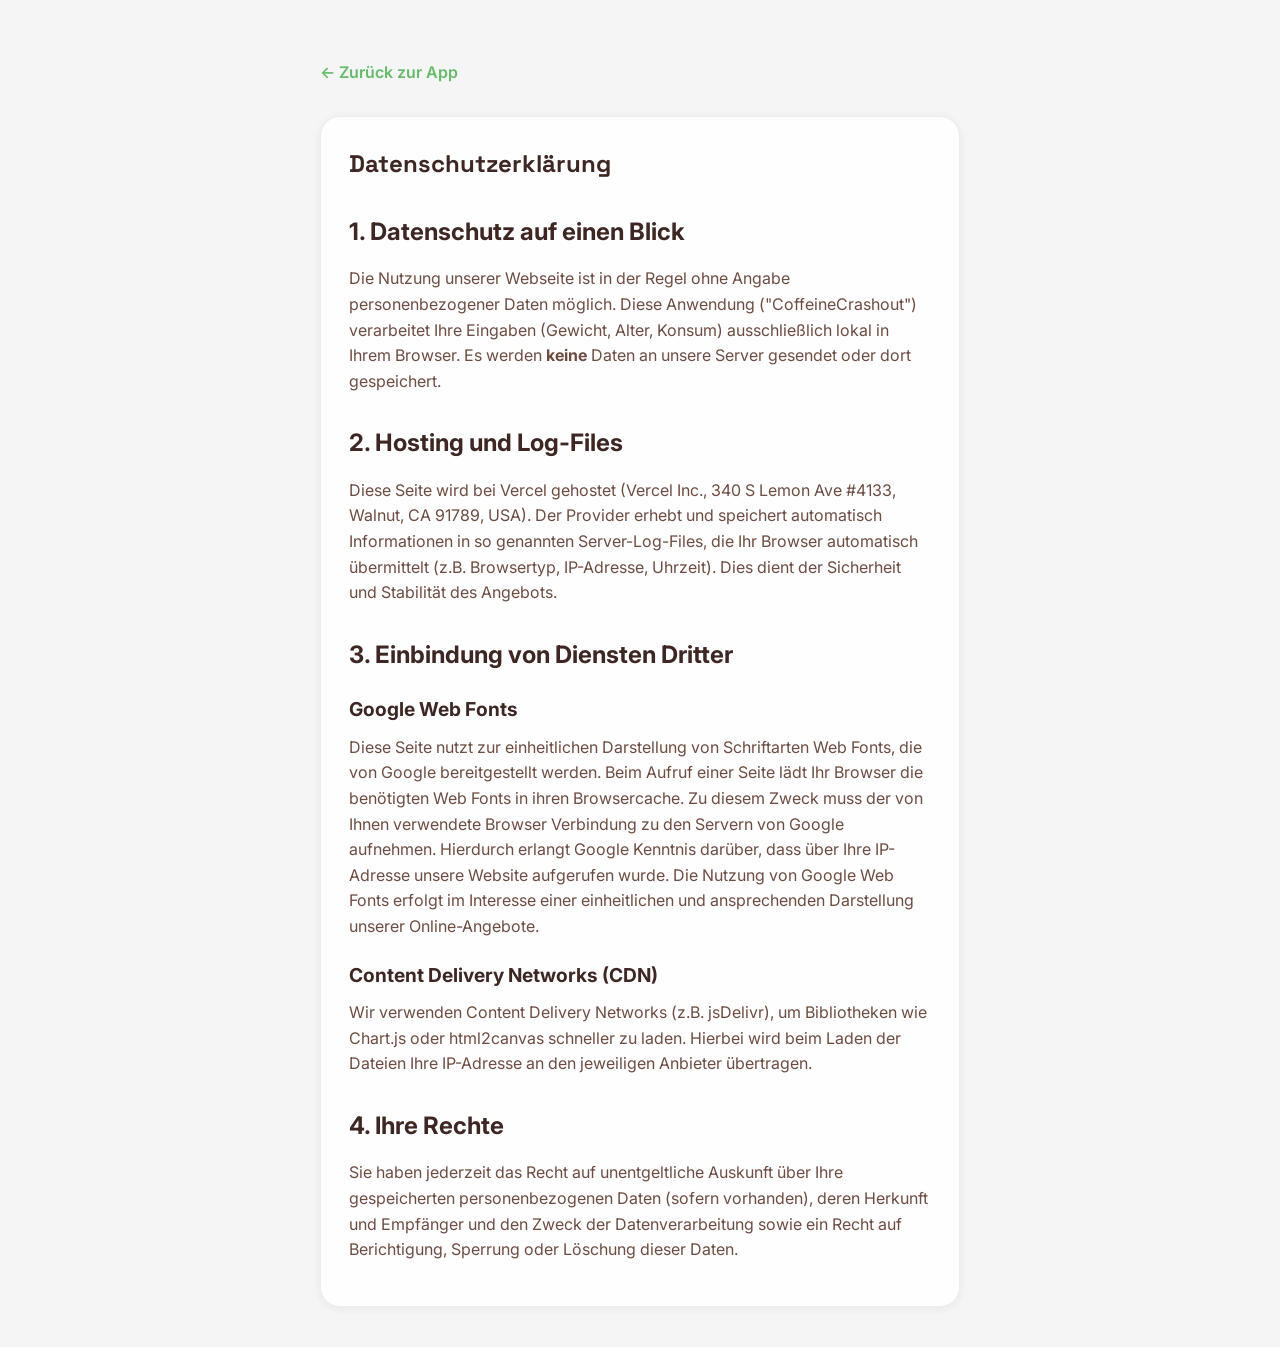
==== datenschutz.html @ aeebbaa6 "feat: add legal pages (Impressum, Datenschutz) and footer credits" ====
<!DOCTYPE html>
<html lang="de">

<head>
    <meta charset="UTF-8">
    <meta name="viewport" content="width=device-width, initial-scale=1.0">
    <title>Datenschutzerklärung – CoffeineCrashout</title>
    <meta name="theme-color" content="#F5F5F5">
    <link rel="stylesheet" href="css/style.css">
    <link rel="preconnect" href="https://fonts.googleapis.com">
    <link rel="preconnect" href="https://fonts.gstatic.com" crossorigin>
    <link
        href="https://fonts.googleapis.com/css2?family=Inter:wght@300;400;500;600;700&family=Space+Grotesk:wght@400;500;600;700&display=swap"
        rel="stylesheet">
    <style>
        .legal-content h2 {
            margin-top: 30px;
            margin-bottom: 15px;
            font-size: 1.5rem;
        }

        .legal-content h3 {
            margin-top: 20px;
            margin-bottom: 10px;
            font-size: 1.2rem;
        }

        .legal-content p,
        .legal-content li {
            margin-bottom: 15px;
            color: var(--text-secondary);
            line-height: 1.6;
        }

        .back-link {
            display: inline-block;
            margin-bottom: 30px;
            color: var(--sage-dark);
            text-decoration: none;
            font-weight: 600;
        }

        .back-link:hover {
            text-decoration: underline;
        }

        ul {
            padding-left: 20px;
            margin-bottom: 15px;
        }
    </style>
</head>

<body>
    <div class="container" style="padding-top: 60px;">
        <a href="index.html" class="back-link">← Zurück zur App</a>

        <div class="glass-card legal-content">
            <h1 class="section-title">Datenschutzerklärung</h1>

            <h2>1. Datenschutz auf einen Blick</h2>
            <p>Die Nutzung unserer Webseite ist in der Regel ohne Angabe personenbezogener Daten möglich. Diese
                Anwendung ("CoffeineCrashout") verarbeitet Ihre Eingaben (Gewicht, Alter, Konsum) ausschließlich lokal
                in Ihrem Browser. Es werden <strong>keine</strong> Daten an unsere Server gesendet oder dort
                gespeichert.</p>

            <h2>2. Hosting und Log-Files</h2>
            <p>Diese Seite wird bei Vercel gehostet (Vercel Inc., 340 S Lemon Ave #4133, Walnut, CA 91789, USA). Der
                Provider erhebt und speichert automatisch Informationen in so genannten Server-Log-Files, die Ihr
                Browser automatisch übermittelt (z.B. Browsertyp, IP-Adresse, Uhrzeit). Dies dient der Sicherheit und
                Stabilität des Angebots.</p>

            <h2>3. Einbindung von Diensten Dritter</h2>

            <h3>Google Web Fonts</h3>
            <p>Diese Seite nutzt zur einheitlichen Darstellung von Schriftarten Web Fonts, die von Google bereitgestellt
                werden. Beim Aufruf einer Seite lädt Ihr Browser die benötigten Web Fonts in ihren Browsercache. Zu
                diesem Zweck muss der von Ihnen verwendete Browser Verbindung zu den Servern von Google aufnehmen.
                Hierdurch erlangt Google Kenntnis darüber, dass über Ihre IP-Adresse unsere Website aufgerufen wurde.
                Die Nutzung von Google Web Fonts erfolgt im Interesse einer einheitlichen und ansprechenden Darstellung
                unserer Online-Angebote.</p>

            <h3>Content Delivery Networks (CDN)</h3>
            <p>Wir verwenden Content Delivery Networks (z.B. jsDelivr), um Bibliotheken wie Chart.js oder html2canvas
                schneller zu laden. Hierbei wird beim Laden der Dateien Ihre IP-Adresse an den jeweiligen Anbieter
                übertragen.</p>

            <h2>4. Ihre Rechte</h2>
            <p>Sie haben jederzeit das Recht auf unentgeltliche Auskunft über Ihre gespeicherten personenbezogenen Daten
                (sofern vorhanden), deren Herkunft und Empfänger und den Zweck der Datenverarbeitung sowie ein Recht auf
                Berichtigung, Sperrung oder Löschung dieser Daten.</p>
        </div>
    </div>
</body>

</html>
---- css/style.css ----
/* ===========================
   CoffeineCrashout – Styles
   Natural • Earthy • Light Theme
   =========================== */

@import url('https://fonts.googleapis.com/css2?family=Inter:wght@300;400;500;600;700;800;900&family=Space+Grotesk:wght@400;500;600;700&display=swap');

:root {
    /* ── Brand Colors ── */
    --sage: #81C784;
    --sage-dark: #66BB6A;
    --sage-light: #C8E6C9;
    --terracotta: #A1887F;
    --terracotta-light: #D7CCC8;
    --terracotta-dark: #8D6E63;
    --gold: #FFD54F;
    --gold-dark: #FFC107;
    --gold-light: #FFF8E1;

    /* ── Semantic Colors ── */
    --bg-primary: #F5F5F5;
    --bg-secondary: #FFFFFF;
    --bg-card: rgba(255, 255, 255, 0.85);
    --bg-card-hover: rgba(255, 255, 255, 0.95);
    --glass-border: rgba(161, 136, 127, 0.15);
    --text-primary: #3E2723;
    --text-secondary: #6D4C41;
    --text-muted: #A1887F;

    /* ── Risk Colors ── */
    --green: #66BB6A;
    --yellow: #FFC107;
    --orange: #FF8A65;
    --red: #E53935;

    /* ── Accent ── */
    --accent: #81C784;
    --accent-glow: rgba(129, 199, 132, 0.3);

    /* ── Layout ── */
    --radius-sm: 8px;
    --radius-md: 12px;
    --radius-lg: 20px;
    --radius-xl: 28px;
    --transition: all 0.3s cubic-bezier(0.16, 1, 0.3, 1);

    /* ── Shadows ── */
    --shadow-sm: 0 2px 8px rgba(62, 39, 35, 0.06);
    --shadow-md: 0 4px 20px rgba(62, 39, 35, 0.08);
    --shadow-lg: 0 8px 40px rgba(62, 39, 35, 0.1);
}

* {
    margin: 0;
    padding: 0;
    box-sizing: border-box;
}

html {
    scroll-behavior: smooth;
}

body {
    font-family: 'Inter', -apple-system, BlinkMacSystemFont, sans-serif;
    background: var(--bg-primary);
    color: var(--text-primary);
    min-height: 100vh;
    overflow-x: hidden;
    line-height: 1.6;
}

/* ===========================
   Particle Canvas
   =========================== */
#particleCanvas {
    position: fixed;
    top: 0;
    left: 0;
    width: 100%;
    height: 100%;
    z-index: 0;
    pointer-events: none;
}

/* ===========================
   Container
   =========================== */
.container {
    max-width: 680px;
    margin: 0 auto;
    padding: 20px;
    position: relative;
    z-index: 1;
}

/* ===========================
   Utility
   =========================== */
.hidden {
    display: none !important;
}

.fade-in {
    animation: fadeIn 0.6s cubic-bezier(0.16, 1, 0.3, 1) forwards;
}

@keyframes fadeIn {
    from {
        opacity: 0;
        transform: translateY(20px);
    }

    to {
        opacity: 1;
        transform: translateY(0);
    }
}

.shake {
    animation: shake 0.5s cubic-bezier(.36, .07, .19, .97) both;
    border-color: var(--red) !important;
}

@keyframes shake {

    10%,
    90% {
        transform: translate3d(-1px, 0, 0);
    }

    20%,
    80% {
        transform: translate3d(2px, 0, 0);
    }

    30%,
    50%,
    70% {
        transform: translate3d(-4px, 0, 0);
    }

    40%,
    60% {
        transform: translate3d(4px, 0, 0);
    }
}

/* ===========================
   Landing Section
   =========================== */
.landing {
    display: flex;
    flex-direction: column;
    align-items: center;
    justify-content: center;
    min-height: 100vh;
    text-align: center;
    padding: 40px 20px;
}

.landing-logo {
    font-size: 4.5rem;
    margin-bottom: 20px;
    animation: float 3s ease-in-out infinite;
    filter: drop-shadow(0 4px 12px rgba(129, 199, 132, 0.3));
}

@keyframes float {

    0%,
    100% {
        transform: translateY(0);
    }

    50% {
        transform: translateY(-10px);
    }
}

.landing h1 {
    font-family: 'Space Grotesk', sans-serif;
    font-size: clamp(2.2rem, 6vw, 3.5rem);
    font-weight: 800;
    line-height: 1.1;
    margin-bottom: 16px;
    background: linear-gradient(135deg, var(--terracotta-dark) 0%, var(--sage-dark) 50%, var(--gold-dark) 100%);
    -webkit-background-clip: text;
    -webkit-text-fill-color: transparent;
    background-clip: text;
}

.landing .subtitle {
    font-size: clamp(1rem, 3vw, 1.3rem);
    color: var(--text-secondary);
    margin-bottom: 40px;
    max-width: 480px;
}

.btn-cta {
    display: inline-flex;
    align-items: center;
    gap: 8px;
    padding: 16px 40px;
    font-size: 1.15rem;
    font-weight: 700;
    font-family: inherit;
    color: #FFFFFF;
    background: linear-gradient(135deg, var(--sage), var(--sage-dark));
    border: none;
    border-radius: 60px;
    cursor: pointer;
    transition: var(--transition);
    box-shadow: 0 4px 20px rgba(129, 199, 132, 0.35);
}

.btn-cta:hover {
    transform: translateY(-3px) scale(1.02);
    box-shadow: 0 8px 35px rgba(129, 199, 132, 0.5);
}

/* ===========================
   Glass Card
   =========================== */
.glass-card {
    background: var(--bg-card);
    backdrop-filter: blur(20px);
    -webkit-backdrop-filter: blur(20px);
    border: 1px solid var(--glass-border);
    border-radius: var(--radius-lg);
    padding: 28px;
    margin-bottom: 20px;
    box-shadow: var(--shadow-sm);
}

/* ===========================
   Section Headers
   =========================== */
.section-title {
    font-family: 'Space Grotesk', sans-serif;
    font-size: 1.5rem;
    font-weight: 700;
    margin-bottom: 24px;
    display: flex;
    align-items: center;
    gap: 10px;
    color: var(--text-primary);
}

/* ===========================
   Form Controls
   =========================== */
.form-group {
    margin-bottom: 20px;
}

.form-label {
    display: block;
    font-size: 0.85rem;
    font-weight: 600;
    color: var(--text-secondary);
    margin-bottom: 8px;
    text-transform: uppercase;
    letter-spacing: 0.5px;
}

.form-input {
    width: 100%;
    padding: 14px 18px;
    background: var(--bg-primary);
    border: 1.5px solid var(--terracotta-light);
    border-radius: var(--radius-md);
    color: var(--text-primary);
    font-family: inherit;
    font-size: 1rem;
    transition: var(--transition);
    outline: none;
}

.form-input:focus {
    border-color: var(--sage);
    box-shadow: 0 0 0 3px var(--accent-glow);
    background: #FFFFFF;
}

.form-input::placeholder {
    color: var(--text-muted);
}

/* Gender Radio Buttons */
.gender-group {
    display: flex;
    gap: 8px;
}

.gender-option {
    flex: 1;
}

.gender-option input[type="radio"] {
    display: none;
}

.gender-option label {
    display: block;
    text-align: center;
    padding: 12px 8px;
    background: var(--bg-primary);
    border: 1.5px solid var(--terracotta-light);
    border-radius: var(--radius-md);
    cursor: pointer;
    font-size: 0.9rem;
    font-weight: 500;
    color: var(--text-secondary);
    transition: var(--transition);
}

.gender-option input:checked+label {
    background: var(--sage-light);
    border-color: var(--sage);
    color: var(--text-primary);
    box-shadow: 0 2px 12px rgba(129, 199, 132, 0.2);
}

.gender-option label:hover {
    background: var(--terracotta-light);
}

/* ===========================
   Drink Selector
   =========================== */
.drink-divider {
    display: flex;
    align-items: center;
    gap: 12px;
    margin: 24px 0;
    color: var(--text-muted);
    font-size: 0.85rem;
}

.drink-divider::before,
.drink-divider::after {
    content: '';
    flex: 1;
    height: 1px;
    background: var(--terracotta-light);
}

.drink-grid {
    display: grid;
    grid-template-columns: repeat(3, 1fr);
    gap: 10px;
}

.drink-card {
    background: var(--bg-primary);
    border: 1.5px solid var(--terracotta-light);
    border-radius: var(--radius-md);
    padding: 12px 8px;
    text-align: center;
    transition: var(--transition);
    cursor: default;
}

.drink-card.active {
    border-color: var(--sage);
    background: var(--sage-light);
    box-shadow: 0 2px 12px rgba(129, 199, 132, 0.15);
}

.drink-emoji {
    font-size: 1.8rem;
    margin-bottom: 4px;
}

.drink-name {
    font-size: 0.7rem;
    font-weight: 500;
    color: var(--text-secondary);
    margin-bottom: 2px;
    white-space: nowrap;
    overflow: hidden;
    text-overflow: ellipsis;
}

.drink-mg {
    font-size: 0.65rem;
    color: var(--text-muted);
    margin-bottom: 8px;
}

.drink-counter {
    display: flex;
    align-items: center;
    justify-content: center;
    gap: 8px;
}

.drink-btn {
    width: 28px;
    height: 28px;
    border-radius: 50%;
    border: 1.5px solid var(--terracotta-light);
    background: #FFFFFF;
    color: var(--text-primary);
    font-size: 1rem;
    cursor: pointer;
    transition: var(--transition);
    display: flex;
    align-items: center;
    justify-content: center;
    line-height: 1;
    padding: 0;
    font-family: inherit;
}

.drink-btn:hover {
    background: var(--terracotta-light);
    transform: scale(1.1);
}

.drink-btn.plus:hover {
    border-color: var(--sage);
    color: var(--sage-dark);
    background: var(--sage-light);
}

.drink-btn.minus:hover {
    border-color: var(--red);
    color: var(--red);
}

.drink-count {
    font-size: 1rem;
    font-weight: 700;
    min-width: 20px;
    text-align: center;
    color: var(--text-primary);
}

/* ===========================
   Calculate Button
   =========================== */
.btn-calculate {
    width: 100%;
    padding: 16px;
    margin-top: 12px;
    font-size: 1.1rem;
    font-weight: 700;
    font-family: inherit;
    color: #FFFFFF;
    background: linear-gradient(135deg, var(--sage), var(--sage-dark));
    border: none;
    border-radius: var(--radius-lg);
    cursor: pointer;
    transition: var(--transition);
    box-shadow: 0 4px 20px rgba(129, 199, 132, 0.3);
}

.btn-calculate:hover {
    transform: translateY(-2px);
    box-shadow: 0 8px 30px rgba(129, 199, 132, 0.45);
}

.btn-calculate:active {
    transform: translateY(0);
}

/* ===========================
   Result Section
   =========================== */
.result-section {
    padding-top: 40px;
    padding-bottom: 60px;
}

.result-header {
    text-align: center;
    margin-bottom: 32px;
}

.result-header h2 {
    font-family: 'Space Grotesk', sans-serif;
    font-size: clamp(1.8rem, 5vw, 2.4rem);
    font-weight: 800;
    margin-bottom: 8px;
    color: var(--text-primary);
}

/* Badge */
.badge {
    display: inline-block;
    padding: 8px 20px;
    border-radius: 60px;
    font-size: 1.1rem;
    font-weight: 700;
    margin-bottom: 20px;
    animation: badgePop 0.5s cubic-bezier(0.16, 1, 0.3, 1) 0.3s both;
}

@keyframes badgePop {
    from {
        transform: scale(0);
        opacity: 0;
    }

    to {
        transform: scale(1);
        opacity: 1;
    }
}

.badge-low {
    background: var(--sage-light);
    color: #2E7D32;
    border: 1px solid var(--sage);
}

.badge-moderate {
    background: var(--gold-light);
    color: #F57F17;
    border: 1px solid var(--gold);
}

.badge-high {
    background: #FFF3E0;
    color: #E64A19;
    border: 1px solid var(--orange);
}

.badge-extreme {
    background: #FFEBEE;
    color: var(--red);
    border: 1px solid var(--red);
    animation: badgePop 0.5s cubic-bezier(0.16, 1, 0.3, 1) 0.3s both,
        dangerPulse 1.5s ease-in-out infinite 0.8s;
}

@keyframes dangerPulse {

    0%,
    100% {
        box-shadow: 0 0 8px rgba(229, 57, 53, 0.15);
    }

    50% {
        box-shadow: 0 0 20px rgba(229, 57, 53, 0.3);
    }
}

/* Risk Gauge */
.gauge-container {
    margin: 20px 0 24px;
}

.gauge-track {
    width: 100%;
    height: 12px;
    background: var(--terracotta-light);
    border-radius: 20px;
    overflow: hidden;
    position: relative;
}

.gauge-fill {
    height: 100%;
    width: 0;
    border-radius: 20px;
    transition: width 1.2s cubic-bezier(0.16, 1, 0.3, 1);
    background: var(--gauge-color, var(--sage));
    box-shadow: 0 0 10px var(--gauge-color, var(--sage));
}

.gauge-labels {
    display: flex;
    justify-content: space-between;
    margin-top: 8px;
}

.gauge-label {
    font-size: 0.7rem;
    color: var(--text-muted);
    font-weight: 500;
}

/* Risk description */
.risk-label {
    font-family: 'Space Grotesk', sans-serif;
    font-size: 1.5rem;
    font-weight: 700;
    margin-bottom: 4px;
    color: var(--text-primary);
}

.risk-desc {
    font-size: 1rem;
    color: var(--text-secondary);
}

/* Stats Grid */
.stats-grid {
    display: grid;
    grid-template-columns: repeat(2, 1fr);
    gap: 12px;
    margin: 20px 0;
}

.stat-card {
    background: var(--bg-card);
    border: 1px solid var(--glass-border);
    border-radius: var(--radius-md);
    padding: 16px;
    text-align: center;
    box-shadow: var(--shadow-sm);
}

.stat-value {
    font-family: 'Space Grotesk', sans-serif;
    font-size: 1.5rem;
    font-weight: 700;
    color: var(--sage-dark);
}

.stat-label {
    font-size: 0.75rem;
    color: var(--text-muted);
    margin-top: 4px;
    text-transform: uppercase;
    letter-spacing: 0.5px;
}

/* Comparison */
.comparison-text {
    text-align: center;
    font-size: 1rem;
    color: var(--text-secondary);
    padding: 16px;
    background: var(--gold-light);
    border-radius: var(--radius-md);
    border-left: 3px solid var(--gold-dark);
}

/* ===========================
   Effects
   =========================== */
.effects-section {
    margin-top: 8px;
}

.effects-title {
    font-size: 0.85rem;
    font-weight: 600;
    color: var(--text-secondary);
    text-transform: uppercase;
    letter-spacing: 0.5px;
    margin-bottom: 10px;
}

.effects-grid {
    display: flex;
    flex-wrap: wrap;
    gap: 8px;
}

.effect-tag {
    padding: 6px 14px;
    border-radius: 20px;
    font-size: 0.8rem;
    font-weight: 500;
}

.effect-short {
    background: var(--gold-light);
    border: 1px solid rgba(255, 193, 7, 0.3);
    color: #F57F17;
}

.effect-long {
    background: #FFEBEE;
    border: 1px solid rgba(229, 57, 53, 0.2);
    color: var(--red);
}

.effect-none {
    background: var(--sage-light);
    border: 1px solid rgba(102, 187, 106, 0.3);
    color: #2E7D32;
}

/* ===========================
   Timeline Chart
   =========================== */
.chart-container {
    height: 250px;
    margin: 16px 0;
}

/* ===========================
   Fun Facts
   =========================== */
.fun-fact {
    display: flex;
    align-items: flex-start;
    gap: 12px;
    padding: 16px;
    background: var(--gold-light);
    border: 1px solid rgba(255, 213, 79, 0.3);
    border-radius: var(--radius-md);
    color: var(--text-secondary);
    font-size: 0.9rem;
    line-height: 1.5;
}

.fun-fact-icon {
    font-size: 1.4rem;
    flex-shrink: 0;
}

/* ===========================
   Coffein Wrapped
   =========================== */
.wrapped-section {
    text-align: center;
}

.wrapped-desc {
    font-size: 0.95rem;
    color: var(--text-secondary);
    margin-bottom: 20px;
    line-height: 1.5;
}

.btn-wrapped {
    width: 100%;
    padding: 18px 24px;
    font-size: 1.15rem;
    font-weight: 700;
    font-family: inherit;
    color: #FFFFFF;
    background: linear-gradient(135deg, var(--sage), var(--gold-dark), var(--terracotta));
    background-size: 200% 200%;
    animation: gradientShift 4s ease-in-out infinite;
    border: none;
    border-radius: var(--radius-lg);
    cursor: pointer;
    transition: var(--transition);
    box-shadow: 0 4px 24px rgba(129, 199, 132, 0.3);
}

@keyframes gradientShift {

    0%,
    100% {
        background-position: 0% 50%;
    }

    50% {
        background-position: 100% 50%;
    }
}

.btn-wrapped:hover {
    transform: translateY(-3px) scale(1.02);
    box-shadow: 0 8px 35px rgba(129, 199, 132, 0.5);
}

.btn-wrapped:active {
    transform: translateY(0) scale(0.98);
}

.wrapped-hint {
    font-size: 0.75rem;
    color: var(--text-muted);
    margin-top: 12px;
    letter-spacing: 0.3px;
}

/* ===========================
   New Analysis Button
   =========================== */
.btn-new {
    width: 100%;
    padding: 14px;
    margin-top: 8px;
    font-size: 1rem;
    font-weight: 600;
    font-family: inherit;
    color: var(--text-secondary);
    background: var(--bg-card);
    border: 1.5px solid var(--terracotta-light);
    border-radius: var(--radius-lg);
    cursor: pointer;
    transition: var(--transition);
}

.btn-new:hover {
    background: #FFFFFF;
    color: var(--text-primary);
    box-shadow: var(--shadow-sm);
}

/* ===========================
   Footer
   =========================== */
.footer {
    text-align: center;
    padding: 40px 20px;
    color: var(--text-muted);
    font-size: 0.8rem;
}

.footer-links {
    margin: 12px 0;
    font-size: 0.85rem;
}

.footer-links a {
    color: var(--text-secondary);
    text-decoration: none;
    transition: var(--transition);
    border-bottom: 1px dotted transparent;
}

.footer-links a:hover {
    color: var(--sage-dark);
    border-bottom-color: var(--sage-dark);
}

.separator {
    margin: 0 8px;
    color: var(--terracotta-light);
    opacity: 0.7;
}

.footer .made-with {
    margin-top: 16px;
    font-size: 0.8rem;
    line-height: 1.6;
}

.footer .made-with a {
    color: var(--text-primary);
    text-decoration: none;
    font-weight: 600;
    border-bottom: 1px solid var(--gold);
    transition: var(--transition);
}

.footer .made-with a:hover {
    background: var(--gold-light);
    color: var(--text-primary);
    border-bottom-color: transparent;
}

/* ===========================
   Responsive
   =========================== */
@media (max-width: 600px) {
    .container {
        padding: 12px;
    }

    .glass-card {
        padding: 20px 16px;
    }

    .drink-grid {
        grid-template-columns: repeat(3, 1fr);
        gap: 8px;
    }

    .stats-grid {
        grid-template-columns: repeat(2, 1fr);
    }

    .share-grid {
        grid-template-columns: 1fr 1fr;
    }

    .landing h1 {
        font-size: 2rem;
    }
}

@media (min-width: 601px) {
    .drink-grid {
        grid-template-columns: repeat(3, 1fr);
    }
}
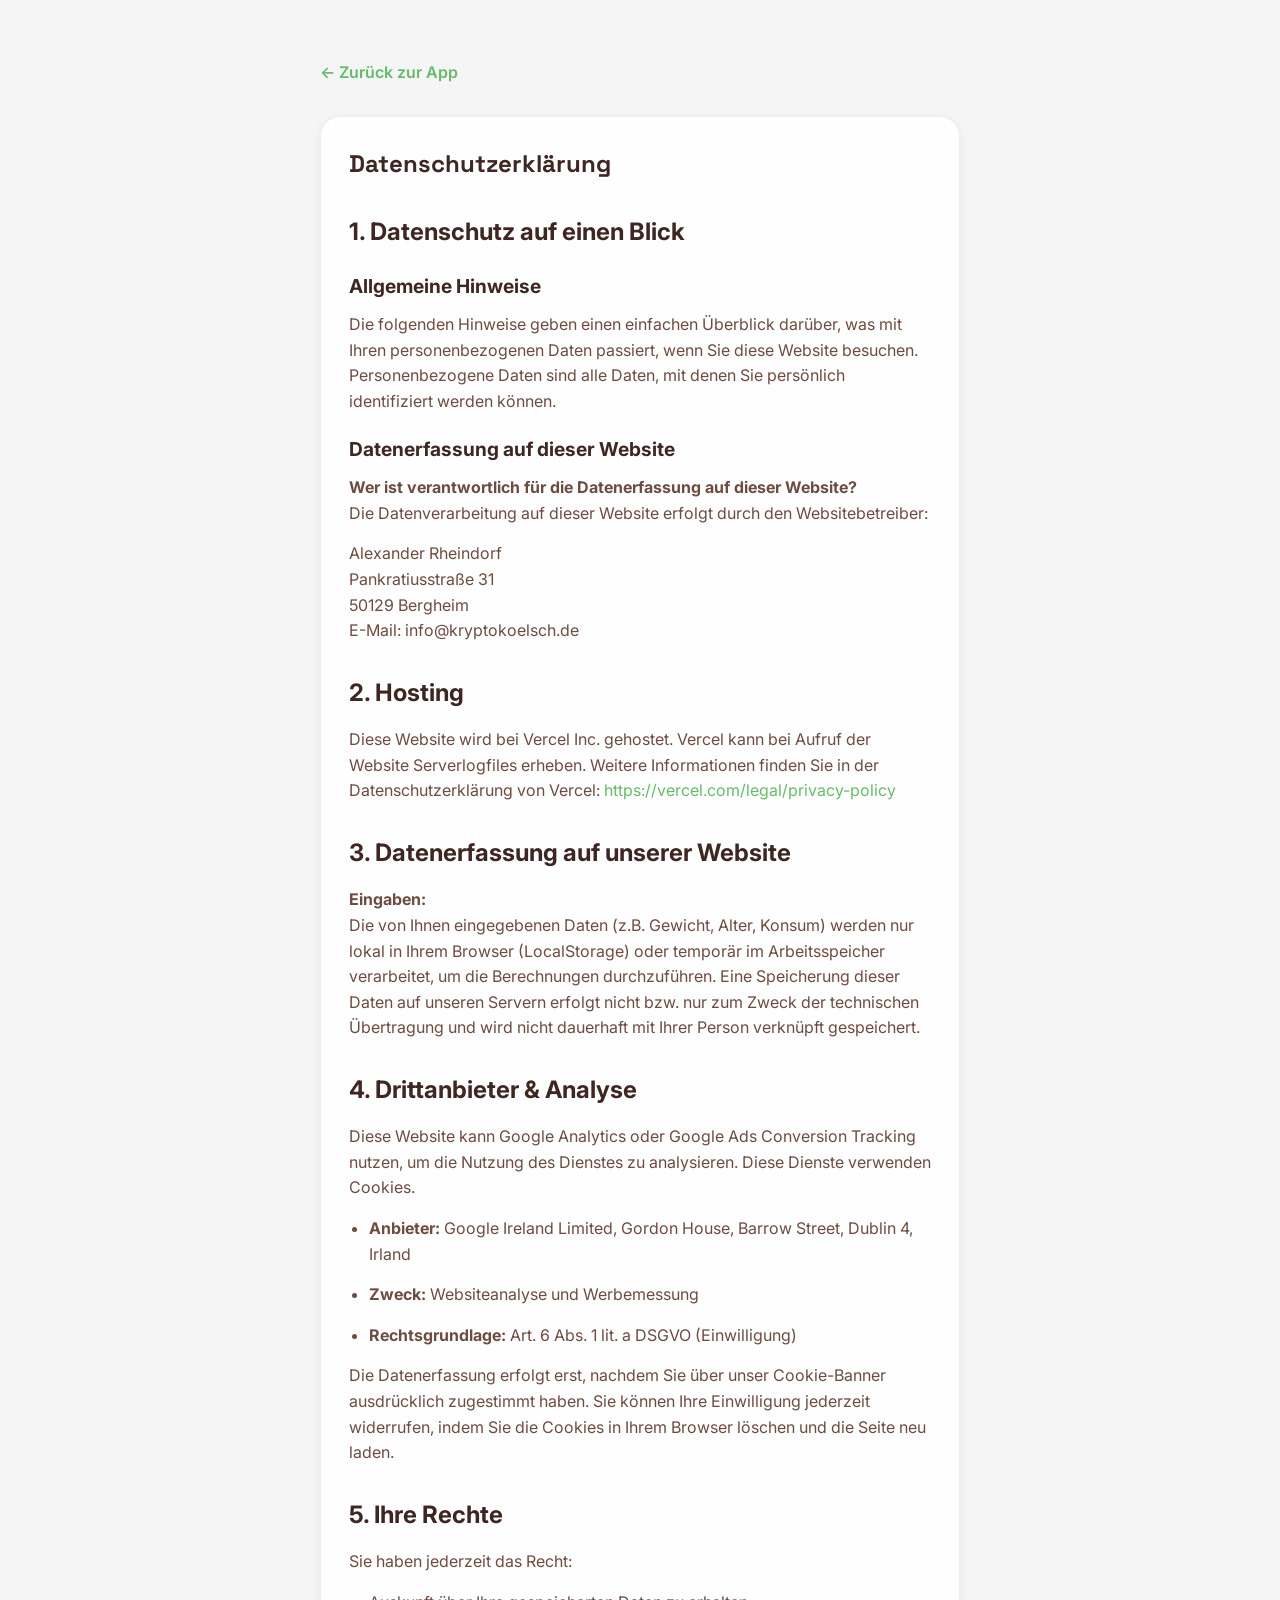
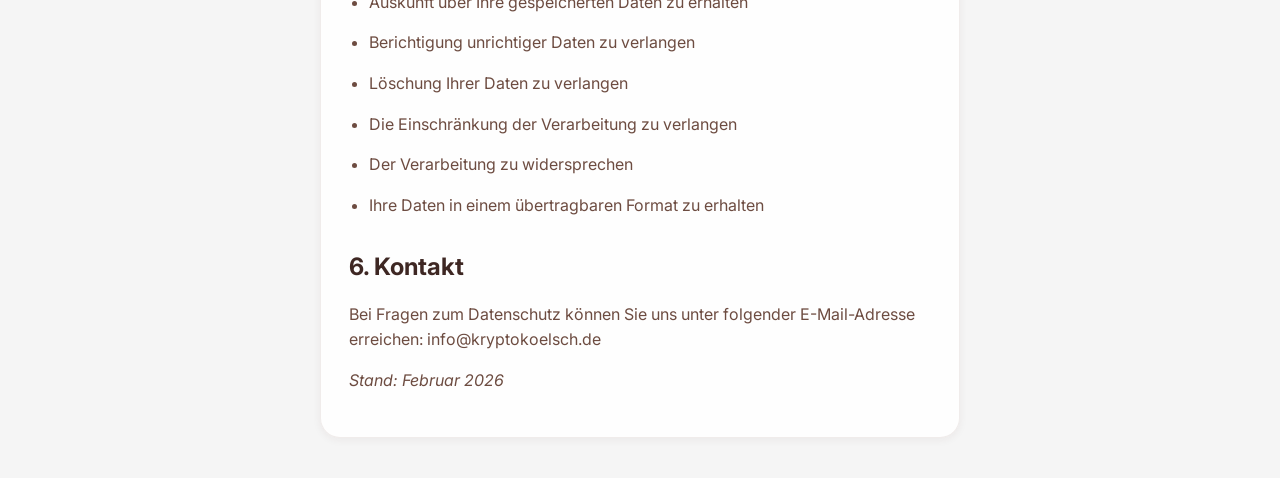
==== commit 75cefbe7: "feat: align legal pages with Grussgenerator standard" ====
--- a/datenschutz.html
+++ b/datenschutz.html
@@ -17,12 +17,14 @@
             margin-top: 30px;
             margin-bottom: 15px;
             font-size: 1.5rem;
+            color: var(--text-primary);
         }
 
         .legal-content h3 {
             margin-top: 20px;
             margin-bottom: 10px;
             font-size: 1.2rem;
+            color: var(--text-primary);
         }
 
         .legal-content p,
@@ -30,6 +32,15 @@
             margin-bottom: 15px;
             color: var(--text-secondary);
             line-height: 1.6;
+        }
+
+        .legal-content a {
+            color: var(--sage-dark);
+            text-decoration: none;
+        }
+
+        .legal-content a:hover {
+            text-decoration: underline;
         }
 
         .back-link {
@@ -59,36 +70,62 @@
             <h1 class="section-title">Datenschutzerklärung</h1>
 
             <h2>1. Datenschutz auf einen Blick</h2>
-            <p>Die Nutzung unserer Webseite ist in der Regel ohne Angabe personenbezogener Daten möglich. Diese
-                Anwendung ("CoffeineCrashout") verarbeitet Ihre Eingaben (Gewicht, Alter, Konsum) ausschließlich lokal
-                in Ihrem Browser. Es werden <strong>keine</strong> Daten an unsere Server gesendet oder dort
-                gespeichert.</p>
 
-            <h2>2. Hosting und Log-Files</h2>
-            <p>Diese Seite wird bei Vercel gehostet (Vercel Inc., 340 S Lemon Ave #4133, Walnut, CA 91789, USA). Der
-                Provider erhebt und speichert automatisch Informationen in so genannten Server-Log-Files, die Ihr
-                Browser automatisch übermittelt (z.B. Browsertyp, IP-Adresse, Uhrzeit). Dies dient der Sicherheit und
-                Stabilität des Angebots.</p>
+            <h3>Allgemeine Hinweise</h3>
+            <p>Die folgenden Hinweise geben einen einfachen Überblick darüber, was mit Ihren personenbezogenen Daten
+                passiert, wenn Sie diese Website besuchen. Personenbezogene Daten sind alle Daten, mit denen Sie
+                persönlich identifiziert werden können.</p>
 
-            <h2>3. Einbindung von Diensten Dritter</h2>
+            <h3>Datenerfassung auf dieser Website</h3>
+            <p><strong>Wer ist verantwortlich für die Datenerfassung auf dieser Website?</strong><br>
+                Die Datenverarbeitung auf dieser Website erfolgt durch den Websitebetreiber:</p>
+            <p>Alexander Rheindorf<br>
+                Pankratiusstraße 31<br>
+                50129 Bergheim<br>
+                E-Mail: info@kryptokoelsch.de</p>
 
-            <h3>Google Web Fonts</h3>
-            <p>Diese Seite nutzt zur einheitlichen Darstellung von Schriftarten Web Fonts, die von Google bereitgestellt
-                werden. Beim Aufruf einer Seite lädt Ihr Browser die benötigten Web Fonts in ihren Browsercache. Zu
-                diesem Zweck muss der von Ihnen verwendete Browser Verbindung zu den Servern von Google aufnehmen.
-                Hierdurch erlangt Google Kenntnis darüber, dass über Ihre IP-Adresse unsere Website aufgerufen wurde.
-                Die Nutzung von Google Web Fonts erfolgt im Interesse einer einheitlichen und ansprechenden Darstellung
-                unserer Online-Angebote.</p>
+            <h2>2. Hosting</h2>
+            <p>Diese Website wird bei Vercel Inc. gehostet. Vercel kann bei Aufruf der Website Serverlogfiles erheben.
+                Weitere Informationen finden Sie in der Datenschutzerklärung von Vercel: <a
+                    href="https://vercel.com/legal/privacy-policy"
+                    target="_blank">https://vercel.com/legal/privacy-policy</a></p>
 
-            <h3>Content Delivery Networks (CDN)</h3>
-            <p>Wir verwenden Content Delivery Networks (z.B. jsDelivr), um Bibliotheken wie Chart.js oder html2canvas
-                schneller zu laden. Hierbei wird beim Laden der Dateien Ihre IP-Adresse an den jeweiligen Anbieter
-                übertragen.</p>
+            <h2>3. Datenerfassung auf unserer Website</h2>
+            <p><strong>Eingaben:</strong><br>
+                Die von Ihnen eingegebenen Daten (z.B. Gewicht, Alter, Konsum) werden nur lokal in Ihrem Browser
+                (LocalStorage) oder temporär im Arbeitsspeicher verarbeitet, um die Berechnungen durchzuführen. Eine
+                Speicherung dieser Daten auf unseren Servern erfolgt nicht bzw. nur zum Zweck der technischen
+                Übertragung und wird nicht dauerhaft mit Ihrer Person verknüpft gespeichert.</p>
 
-            <h2>4. Ihre Rechte</h2>
-            <p>Sie haben jederzeit das Recht auf unentgeltliche Auskunft über Ihre gespeicherten personenbezogenen Daten
-                (sofern vorhanden), deren Herkunft und Empfänger und den Zweck der Datenverarbeitung sowie ein Recht auf
-                Berichtigung, Sperrung oder Löschung dieser Daten.</p>
+            <h2>4. Drittanbieter & Analyse</h2>
+            <p>Diese Website kann Google Analytics oder Google Ads Conversion Tracking nutzen, um die Nutzung des
+                Dienstes zu analysieren. Diese Dienste verwenden Cookies.</p>
+            <ul>
+                <li><strong>Anbieter:</strong> Google Ireland Limited, Gordon House, Barrow Street, Dublin 4, Irland
+                </li>
+                <li><strong>Zweck:</strong> Websiteanalyse und Werbemessung</li>
+                <li><strong>Rechtsgrundlage:</strong> Art. 6 Abs. 1 lit. a DSGVO (Einwilligung)</li>
+            </ul>
+            <p>Die Datenerfassung erfolgt erst, nachdem Sie über unser Cookie-Banner ausdrücklich zugestimmt haben. Sie
+                können Ihre Einwilligung jederzeit widerrufen, indem Sie die Cookies in Ihrem Browser löschen und die
+                Seite neu laden.</p>
+
+            <h2>5. Ihre Rechte</h2>
+            <p>Sie haben jederzeit das Recht:</p>
+            <ul>
+                <li>Auskunft über Ihre gespeicherten Daten zu erhalten</li>
+                <li>Berichtigung unrichtiger Daten zu verlangen</li>
+                <li>Löschung Ihrer Daten zu verlangen</li>
+                <li>Die Einschränkung der Verarbeitung zu verlangen</li>
+                <li>Der Verarbeitung zu widersprechen</li>
+                <li>Ihre Daten in einem übertragbaren Format zu erhalten</li>
+            </ul>
+
+            <h2>6. Kontakt</h2>
+            <p>Bei Fragen zum Datenschutz können Sie uns unter folgender E-Mail-Adresse erreichen: info@kryptokoelsch.de
+            </p>
+
+            <p><em>Stand: Februar 2026</em></p>
         </div>
     </div>
 </body>
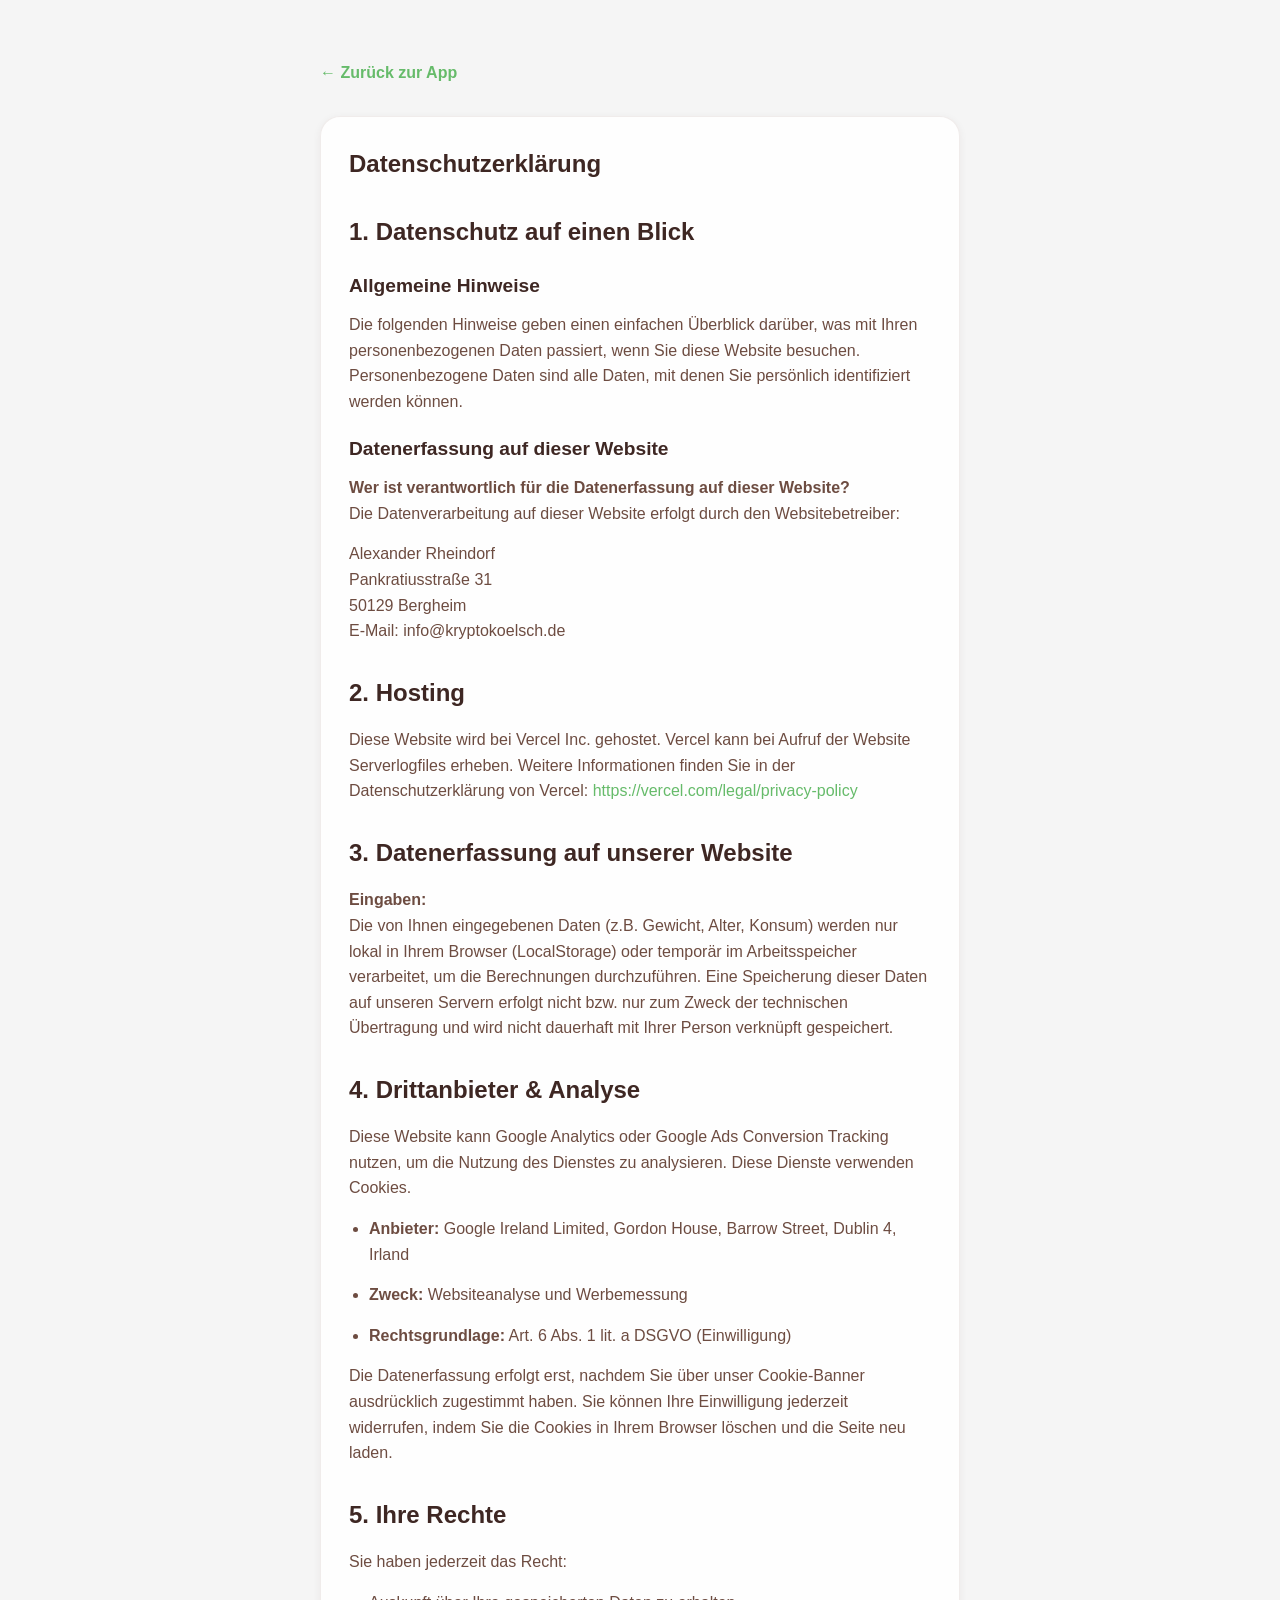
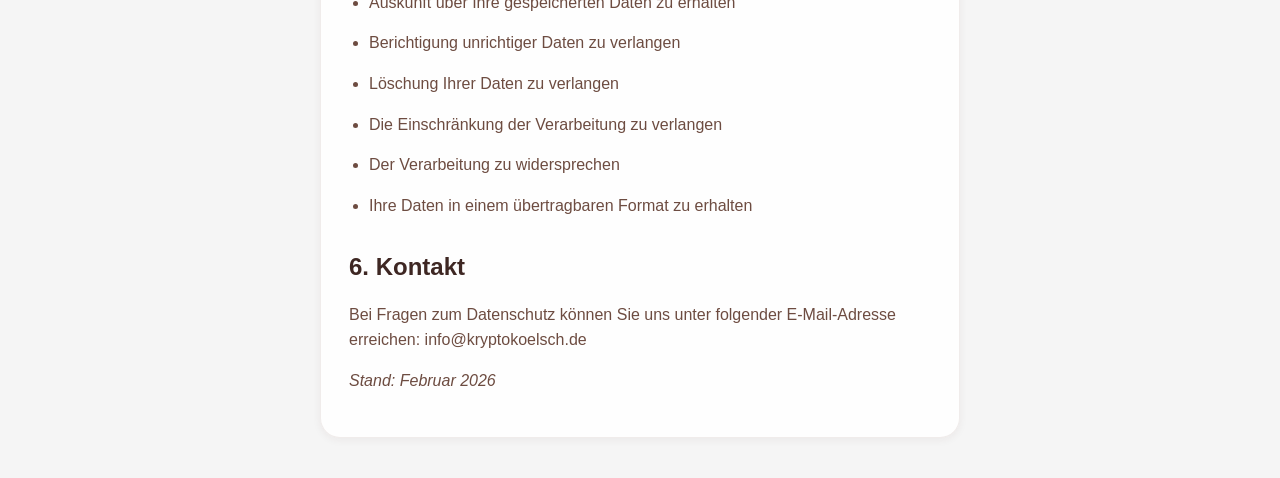
==== commit e7d0557a: "Add Wrapped preview modal, fix font loading, add CSP headers" ====
--- a/datenschutz.html
+++ b/datenschutz.html
@@ -4,7 +4,9 @@
 <head>
     <meta charset="UTF-8">
     <meta name="viewport" content="width=device-width, initial-scale=1.0">
-    <title>Datenschutzerklärung – CoffeineCrashout</title>
+    <meta http-equiv="Content-Security-Policy"
+        content="default-src 'self' 'unsafe-inline' https://fonts.googleapis.com https://fonts.gstatic.com https://cdn.jsdelivr.net; img-src 'self' data:; object-src 'none';">
+    <title>Datenschutzerklärung – CaffeineCrashout</title>
     <meta name="theme-color" content="#F5F5F5">
     <link rel="stylesheet" href="css/style.css">
     <link rel="preconnect" href="https://fonts.googleapis.com">
--- a/css/style.css
+++ b/css/style.css
@@ -1,5 +1,5 @@
 /* ===========================
-   CoffeineCrashout – Styles
+   CaffeineCrashout – Styles
    Natural • Earthy • Light Theme
    =========================== */
 
@@ -885,4 +885,39 @@
     .drink-grid {
         grid-template-columns: repeat(3, 1fr);
     }
+}
+
+/* ── Language Switcher ── */
+.language-switcher {
+    display: flex;
+    justify-content: center;
+    gap: 12px;
+    margin-bottom: 24px;
+}
+
+.lang-btn {
+    background: rgba(255, 255, 255, 0.5);
+    border: 1px solid rgba(0, 0, 0, 0.05);
+    border-radius: 50%;
+    width: 40px;
+    height: 40px;
+    font-size: 20px;
+    cursor: pointer;
+    transition: all 0.2s ease;
+    display: flex;
+    align-items: center;
+    justify-content: center;
+}
+
+.lang-btn:hover {
+    background: #FFFFFF;
+    transform: translateY(-2px);
+    box-shadow: 0 4px 12px rgba(0, 0, 0, 0.1);
+}
+
+.lang-btn.active {
+    background: #FFFFFF;
+    border-color: #6D4C41;
+    transform: scale(1.1);
+    box-shadow: 0 4px 12px rgba(0, 0, 0, 0.1);
 }
